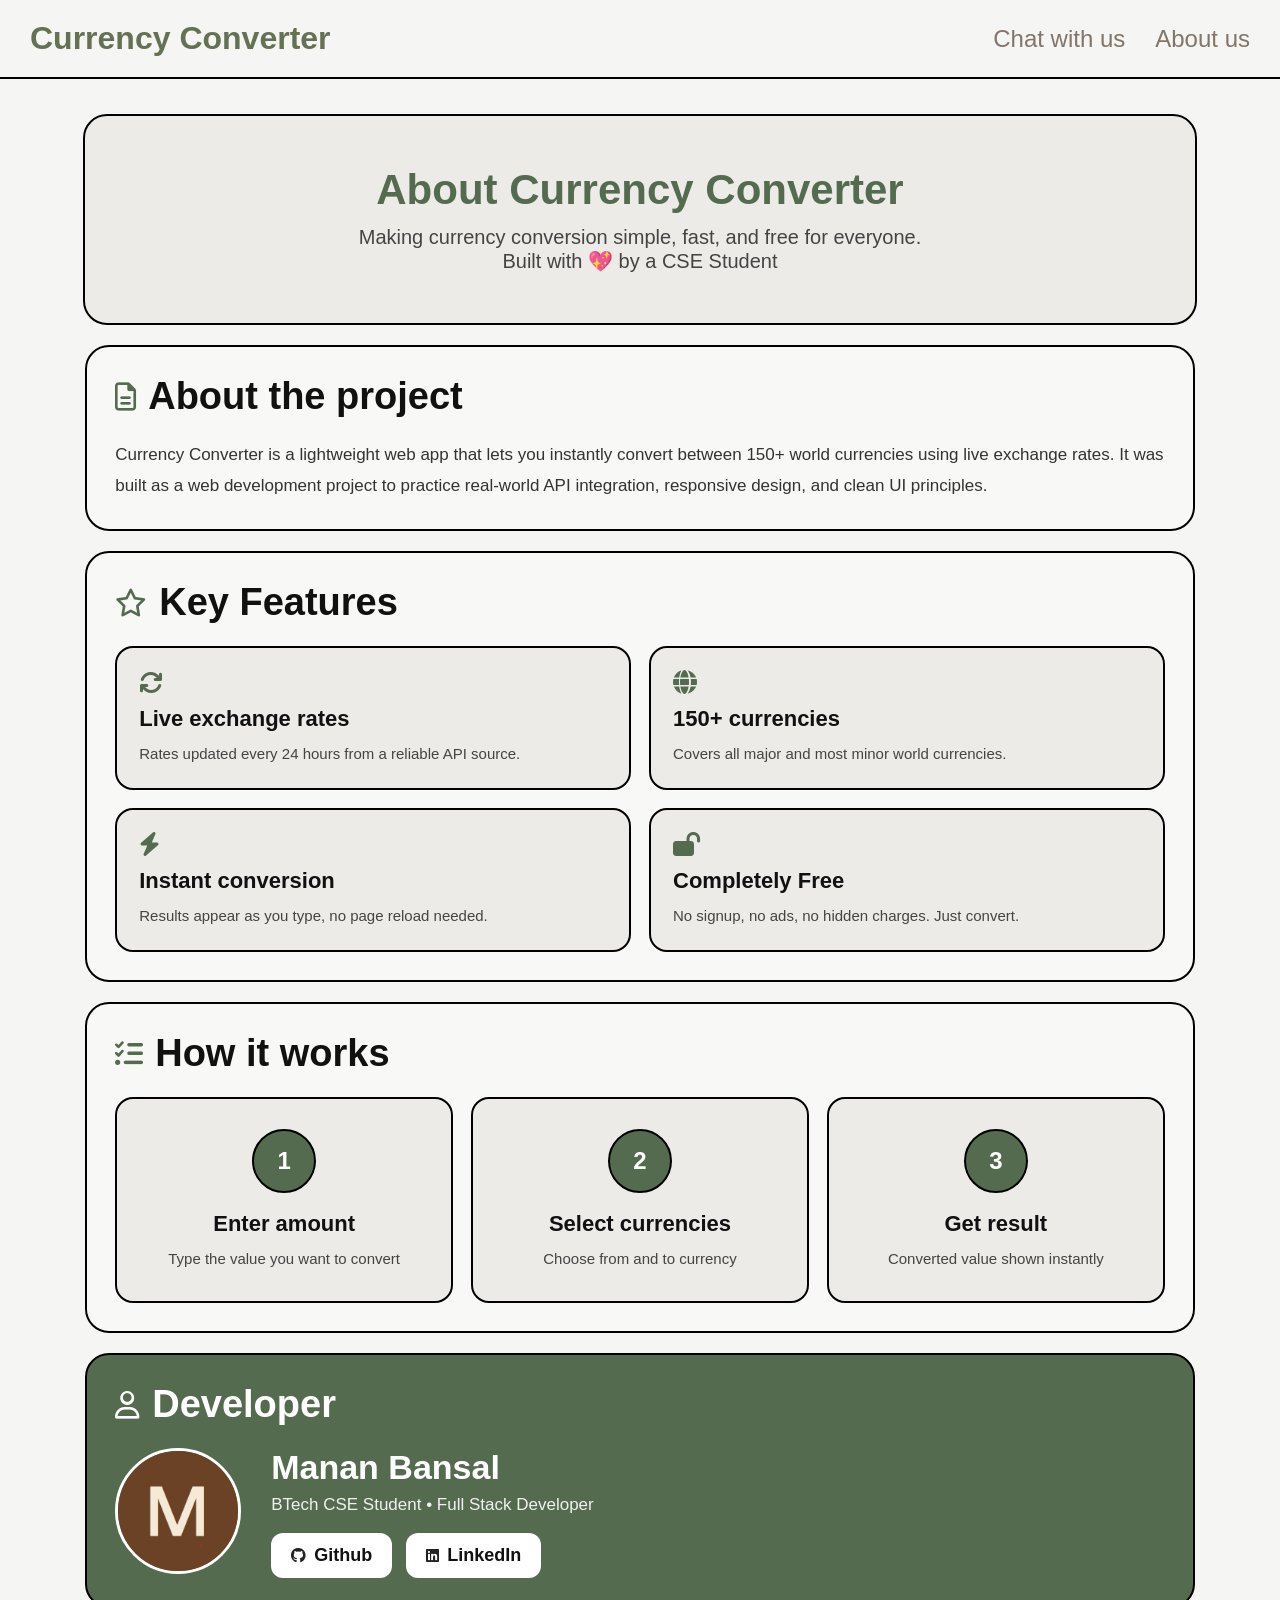
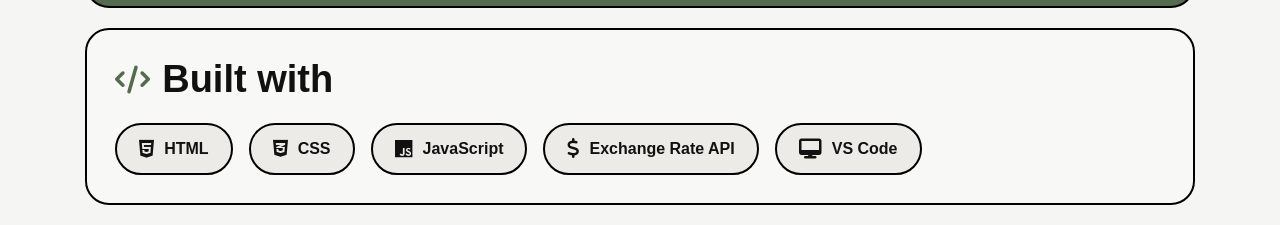
==== about.html @ cc801dd6 "Adding new project" ====
<!doctype html>
<html lang="en">
  <head>
    <meta charset="UTF-8" />
    <meta name="viewport" content="width=device-width, initial-scale=1.0" />
    <title>About us</title>

    <link
      rel="stylesheet"
      href="https://cdnjs.cloudflare.com/ajax/libs/font-awesome/6.5.1/css/all.min.css"
    />

    <link rel="stylesheet" href="style.css" />
  </head>

  <body>
    <!-- NAVBAR -->

    <header class="head">
      <a class="name" href="index.html"> Currency Converter </a>

      <nav class="features">
        <ul class="feature-list">
          <li><a href="chat.html">Chat with us</a></li>
          <li><a href="about.html">About us</a></li>
        </ul>
      </nav>
    </header>

    <!-- HERO SECTION -->

    <section class="hero-section2">
      <h1>About Currency Converter</h1>

      <p>Making currency conversion simple, fast, and free for everyone.</p>

      <p>Built with 💖 by a CSE Student</p>
    </section>

    <!-- ABOUT PROJECT -->

    <section class="about-project">
      <div class="section-heading">
        <i class="fa-regular fa-file-lines"></i>
        <h2>About the project</h2>
      </div>

      <p class="about-text">
        Currency Converter is a lightweight web app that lets you instantly convert between 150+
        world currencies using live exchange rates. It was built as a web development project to
        practice real-world API integration, responsive design, and clean UI principles.
      </p>
    </section>

    <!-- KEY FEATURES -->

    <section class="key-features">
      <div class="section-heading">
        <i class="fa-regular fa-star"></i>
        <h2>Key Features</h2>
      </div>

      <div class="features-grid">
        <div class="feature-card">
          <i class="fa-solid fa-arrows-rotate"></i>

          <p class="feature-head">Live exchange rates</p>

          <p class="feature-text">Rates updated every 24 hours from a reliable API source.</p>
        </div>

        <div class="feature-card">
          <i class="fa-solid fa-globe"></i>

          <p class="feature-head">150+ currencies</p>

          <p class="feature-text">Covers all major and most minor world currencies.</p>
        </div>

        <div class="feature-card">
          <i class="fa-solid fa-bolt"></i>

          <p class="feature-head">Instant conversion</p>

          <p class="feature-text">Results appear as you type, no page reload needed.</p>
        </div>

        <div class="feature-card">
          <i class="fa-solid fa-lock-open"></i>

          <p class="feature-head">Completely Free</p>

          <p class="feature-text">No signup, no ads, no hidden charges. Just convert.</p>
        </div>
      </div>
    </section>

    <!-- HOW IT WORKS -->

    <section class="how-it-works">
      <div class="section-heading">
        <i class="fa-solid fa-list-check"></i>
        <h2>How it works</h2>
      </div>

      <div class="work-container">
        <div class="work-card">
          <div class="step-number">1</div>

          <p class="work-head">Enter amount</p>

          <p class="work-text">Type the value you want to convert</p>
        </div>

        <div class="work-card">
          <div class="step-number">2</div>

          <p class="work-head">Select currencies</p>

          <p class="work-text">Choose from and to currency</p>
        </div>

        <div class="work-card">
          <div class="step-number">3</div>

          <p class="work-head">Get result</p>

          <p class="work-text">Converted value shown instantly</p>
        </div>
      </div>
    </section>

    <!-- DEVELOPER -->

    <section class="developer">
      <div class="section-heading developer-heading">
        <i class="fa-regular fa-user"></i>
        <h2>Developer</h2>
      </div>

      <div class="developer-content">
        <div class="developer-image">
          <img src="/images/Screenshot 2026-05-16 132054.png" alt="Developer image" />
        </div>

        <div class="developer-info">
          <h3 class="developer-name">Manan Bansal</h3>

          <p class="developer-role">BTech CSE Student • Full Stack Developer</p>

          <div class="social-buttons">
            <button class="github">
              <i class="fa-brands fa-github"></i>
              <!-- <span>GitHub</span> -->
               <a href="https://github.com/mananbansal583-git" alt="github" target="_blank">Github</a>
            </button>

            <button class="linkedin">
              <i class="fa-brands fa-linkedin"></i>

              <!-- <span>LinkedIn</span> -->
               <a href="https://www.linkedin.com/in/manan-bansal-724848381/" alt="linkedin" target="_blank">LinkedIn</a>
            </button>
          </div>
        </div>
      </div>
    </section>

    <!-- BUILT WITH -->

    <section class="built-with">
      <div class="section-heading">
        <i class="fa-solid fa-code"></i>
        <h2>Built with</h2>
      </div>

      <div class="tech-stack">
        <div class="tech-card">
          <i class="fa-brands fa-html5"></i>
          <span>HTML</span>
        </div>

        <div class="tech-card">
          <i class="fa-brands fa-css3-alt"></i>
          <span>CSS</span>
        </div>

        <div class="tech-card">
          <i class="fa-brands fa-js"></i>
          <span>JavaScript</span>
        </div>

        <div class="tech-card">
          <i class="fa-solid fa-dollar-sign"></i>
          <span>Exchange Rate API</span>
        </div>

        <div class="tech-card">
          <i class="fa-solid fa-desktop"></i>
          <span>VS Code</span>
        </div>
      </div>
    </section>
  </body>
</html>
---- style.css ----
* {
  /* background-color: #d1d5de; */
  padding: 0;
  margin: 0;
}

.name {
  text-decoration: none;
  color: #657153;
  font-family: 'Gill Sans', 'Gill Sans MT', Calibri, 'Trebuchet MS', sans-serif;
  font-size: xx-large;
  font-weight: bold;
  font-variant: initial;
  font-width: condensed;
}

a {
  text-decoration: none;
  color: #837569;
  font-size: x-large;
  font-family: 'Gill Sans', 'Gill Sans MT', Calibri, 'Trebuchet MS', sans-serif;
}

li {
  list-style-type: none;
  font-size: larger;
}
.feature-list {
  display: flex;
  align-items: center;
  justify-content: center;
  gap: 30px;
}
.head {
  display: flex;
  justify-content: space-between;
  padding: 10px;
  align-items: calc();
  border-bottom: 2px solid black;
}
.container {
  min-height: calc(100vh - 76px);
  display: flex;
  justify-content: center;
  align-items: center;
}
.hero-section {
  border: 2px solid black;
  padding: 10px;
  margin: 10px;
}
.amount {
  text-align: center;
  font-size: x-large;
  background-color: #837569;
  font-family: 'Gill Sans', 'Gill Sans MT', Calibri, 'Trebuchet MS', sans-serif;
}
.amount-input {
  width: 100%;
  height: 40px;
  box-sizing: border-box;
  font-family: 'Gill Sans', 'Gill Sans MT', Calibri, 'Trebuchet MS', sans-serif;
  font-size: large;
  text-align: center;
}
.last {
  display: flex;
  justify-content: center;
  align-items: center;
}
.convert-button {
  font-size: large;
  padding: 6px;
  font-family: 'Gill Sans', 'Gill Sans MT', Calibri, 'Trebuchet MS', sans-serif;
  background-color: #837569;
}
.exchange {
  display: flex;
  align-items: center;
  justify-content: center;
  gap: 20px;
}
.exchange-from {
  width: 80px;
  padding: 8px;
  margin: 10px;
}
.exchange-to {
  width: 80px;
  padding: 8px;
  margin: 10px;
}
/* body {
  background-image: linear-gradient(rgba(255, 255, 255, 0.6), rgba(255, 255, 255, 0.6)),url('/images/currency.jpeg');
  background-repeat: no-repeat ;
  background-attachment: fixed;
  background-size: cover;
  background-position: center;

} */
html,
body {
  margin: 0;
  padding: 0;
  width: 100%;
  min-height: 100vh;
}

.chat-main {
  display: flex;
  justify-content: center;
  align-items: center;
  flex-direction: column;
  gap: 5px;
}
.chat-head {
  font-size: xx-large;
  font-weight: bolder;
  font-family: 'Gill Sans', 'Gill Sans MT', Calibri, 'Trebuchet MS', sans-serif;
}
.chat-para {
  font-size: larger;
  font-family: 'Gill Sans', 'Gill Sans MT', Calibri, 'Trebuchet MS', sans-serif;
}
.chat-main {
  border-bottom: 2px solid black;
}
.chat-form {
  flex: 1;
  border: 2px solid black;
  padding: 30px;
  box-sizing: border-box;
}
.upper-msg {
  display: flex;
  gap: 5px;
  font-size: larger;
}
input {
  border-radius: 5px;
}
.form-head {
  font-weight: bold;
  font-family: 'Gill Sans', 'Gill Sans MT', Calibri, 'Trebuchet MS', sans-serif;
}
#subject {
  border-radius: 5px;
}
textarea {
  border-radius: 5px;
}
label {
  font-family: 'Gill Sans', 'Gill Sans MT', Calibri, 'Trebuchet MS', sans-serif;
  font-size: large;
}
option {
  font-family: 'Gill Sans', 'Gill Sans MT', Calibri, 'Trebuchet MS', sans-serif;
  font-size: large;
}
input {
  font-family: 'Gill Sans', 'Gill Sans MT', Calibri, 'Trebuchet MS', sans-serif;
  font-size: large;
}
.common-ques {
  display: flex;
  border: 2px solid black;
  align-items: right;
  justify-content: top;
  flex-direction: column;
  width: 50%;
}
/* .first-div{
  display: flex;
  gap:50px;
  padding: 30px;
  /* border-radius: 10px; 
}*/
.contact-info {
  display: flex;
  flex-direction: column;
  gap: 20px;
}
.left {
  width: 50%;
}
.bottom-section {
  display: flex;
  width: 100%;
}
.container2 {
  display: flex;
  gap: 30px;
  align-items: stretch;
  padding: 30px;
}

.send-message {
  width: 50%;
  border: 2px solid black;
  padding: 30px;
}

.right-container {
  width: 50%;

  display: flex;
  flex-direction: column;
  gap: 30px;
}

.common-questions,
.bottom-section {
  border: 2px solid black;
  padding: 30px;
  box-sizing: border-box;
}
.form input,
.form select,
.form textarea {
  width: 95%;
  padding: 12px;

  margin-top: 8px;
  margin-bottom: 18px;

  border: 1px solid #ccc;
  border-radius: 8px;

  box-sizing: border-box;

  font-size: 15px;
}
.upper-msg,
.upper-text,
.contact-text,
.mail,
.time-taken,
.insta {
  display: flex;
  align-items: center;
  gap: 15px;
}
.upper-msg,
.upper-text,
.contact-text {
  margin-bottom: 20px;
}
.chat-form,
.common-ques,
.bottom-section {
  border-radius: 16px;
  background-color: white;

  box-shadow: 0 4px 12px rgba(0, 0, 0, 0.08);
}
.chat-form:hover,
.common-ques:hover,
.bottom-section:hover {
  transform: translateY(-3px);
  transition: 0.3s;
}
@media (max-width: 768px) {
  .container2 {
    flex-direction: column;
  }

  .chat-form,
  .right-container {
    width: 100%;
  }
}
.common-ques,
.bottom-section {
  width: 100%;
}
.right-container {
  flex: 1;
}
.bottom-section {
  display: flex;
  align-items: center;
}
.head {
  display: flex;
  justify-content: space-between;
  align-items: center;

  padding: 20px 30px;
}
.form-head,
.ques-upper-text {
  font-size: 24px;
  font-weight: 700;
}

.ques-upper-text {
  font-family: 'Gill Sans', 'Gill Sans MT', Calibri, 'Trebuchet MS', sans-serif;
}
.common-ques {
  padding: 25px;
  width: auto;
}
details {
  font-family: 'Gill Sans', 'Gill Sans MT', Calibri, 'Trebuchet MS', sans-serif;
  font-size: larger;
}
.contact-text {
  font-family: 'Gill Sans', 'Gill Sans MT', Calibri, 'Trebuchet MS', sans-serif;
  font-size: x-large;
  font-weight: bold;
}
.mail1 {
  font-family: 'Gill Sans', 'Gill Sans MT', Calibri, 'Trebuchet MS', sans-serif;
  font-size: x-large;
  color: black;
}
.time-text {
  font-family: 'Gill Sans', 'Gill Sans MT', Calibri, 'Trebuchet MS', sans-serif;
  font-size: x-large;
}
.insta-text {
  font-family: 'Gill Sans', 'Gill Sans MT', Calibri, 'Trebuchet MS', sans-serif;
  font-size: x-large;
  color: black;
}

.footer-text {
  font-family: 'Gill Sans', 'Gill Sans MT', Calibri, 'Trebuchet MS', sans-serif;
  text-align: center;
  font-size: large;
  border-top: 2px solid black;
  border-bottom: 2px solid black;
  padding: 10px;
}

body {
  margin: 0;
  background: #f5f5f3;
  color: #111;
  font-family: 'Gill Sans', 'Gill Sans MT', Calibri, 'Trebuchet MS', sans-serif;
}
.hero-section2 {
  width: 82%;
  margin: 35px auto 20px;
  background: #ecebe7;
  border: 2px solid black;
  border-radius: 24px;
  padding: 50px 30px;
  text-align: center;
}

.hero-section2 h1 {
  margin-bottom: 12px;
  font-size: 42px;
  color: #556b4f;
}

.hero-section2 p {
  font-size: 20px;
  color: #444;
}
.about-project,
.key-features,
.how-it-works,
.developer,
.built-with {
  width: 82%;
  margin: 20px auto;
  background: #f8f8f6;
  border: 2px solid black;
  border-radius: 24px;
  padding: 28px;
}
.section-heading {
  display: flex;
  align-items: center;
  gap: 12px;
  margin-bottom: 22px;
}

.section-heading i {
  font-size: 28px;
  color: #556b4f;
}

.section-heading h2 {
  margin: 0;
  font-size: 38px;
}
.about-text {
  font-size: 17px;
  line-height: 1.8;
  color: #333;
}
.features-grid {
  display: grid;
  grid-template-columns: 1fr 1fr;
  gap: 18px;
}

.feature-card {
  background: #ecebe7;
  border: 2px solid black;
  border-radius: 18px;
  padding: 22px;
  transition: 0.3s;
}

.feature-card:hover {
  transform: translateY(-4px);
}

.feature-card i {
  font-size: 24px;
  color: #556b4f;
  margin-bottom: 12px;
}

.feature-head {
  font-size: 22px;
  font-weight: 600;
  margin-bottom: 10px;
}

.feature-text {
  font-size: 15px;
  color: #444;
  line-height: 1.6;
}
.work-container {
  display: grid;
  grid-template-columns: 1fr 1fr 1fr;
  gap: 18px;
}

.work-card {
  background: #ecebe7;
  border: 2px solid black;
  border-radius: 18px;
  padding: 30px 20px;
  text-align: center;
}

.step-number {
  width: 60px;
  height: 60px;
  margin: auto;
  margin-bottom: 18px;
  border-radius: 50%;
  background: #556b4f;
  border: 2px solid black;
  color: white;
  display: flex;
  align-items: center;
  justify-content: center;
  font-size: 24px;
  font-weight: 600;
}

.work-head {
  font-size: 22px;
  font-weight: 600;
  margin-bottom: 10px;
}

.work-text {
  font-size: 15px;
  color: #444;
  line-height: 1.6;
}

.developer {
  background: #556b4f;
  color: white;
}

.developer-heading i {
  color: white;
}

.developer-content {
  display: flex;
  align-items: center;
  gap: 30px;
}

.developer-image img {
  width: 120px;
  height: 120px;
  object-fit: cover;
  border-radius: 50%;
  border: 3px solid white;
}

.developer-name {
  font-size: 34px;
  margin-bottom: 8px;
}

.developer-role {
  font-size: 17px;
  margin-bottom: 18px;
  color: #f0f0f0;
}

.social-buttons {
  display: flex;
  gap: 14px;
}

.github,
.linkedin {
  border: none;
  padding: 12px 20px;
  border-radius: 12px;
  background: white;
  color: #222;
  font-size: 15px;
  font-weight: 600;
  cursor: pointer;
  display: flex;
  align-items: center;
  gap: 8px;
  transition: 0.3s;
}

.github:hover,
.linkedin:hover {
  transform: translateY(-3px);
}

.tech-stack {
  display: flex;
  flex-wrap: wrap;
  gap: 16px;
}

.tech-card {
  display: flex;
  align-items: center;
  gap: 10px;
  background: #ecebe7;
  border: 2px solid black;
  border-radius: 40px;
  padding: 14px 22px;
  font-size: 16px;
  font-weight: 600;
  transition: 0.3s;
}

.tech-card:hover {
  background: #556b4f;
  color: white;
}

.tech-card i {
  font-size: 20px;
}

/* GPT MADE */
@media (max-width: 768px) {
  .head {
    flex-direction: column;
    gap: 18px;
    padding: 20px;
  }

  .hero-section2,
  .about-project,
  .key-features,
  .how-it-works,
  .developer,
  .built-with {
    width: 90%;
  }

  .features-grid,
  .work-container {
    grid-template-columns: 1fr;
  }

  .developer-content {
    flex-direction: column;
    text-align: center;
  }

  .social-buttons {
    justify-content: center;
    flex-wrap: wrap;
  }

  .section-heading h2 {
    font-size: 30px;
  }

  .hero-section2 h1 {
    font-size: 34px;
  }
}
.github a,.linkedin a{
  font-family: 'Gill Sans', 'Gill Sans MT', Calibri, 'Trebuchet MS', sans-serif;
  font-weight: 600;
  font-size: large;
  color:#111
}
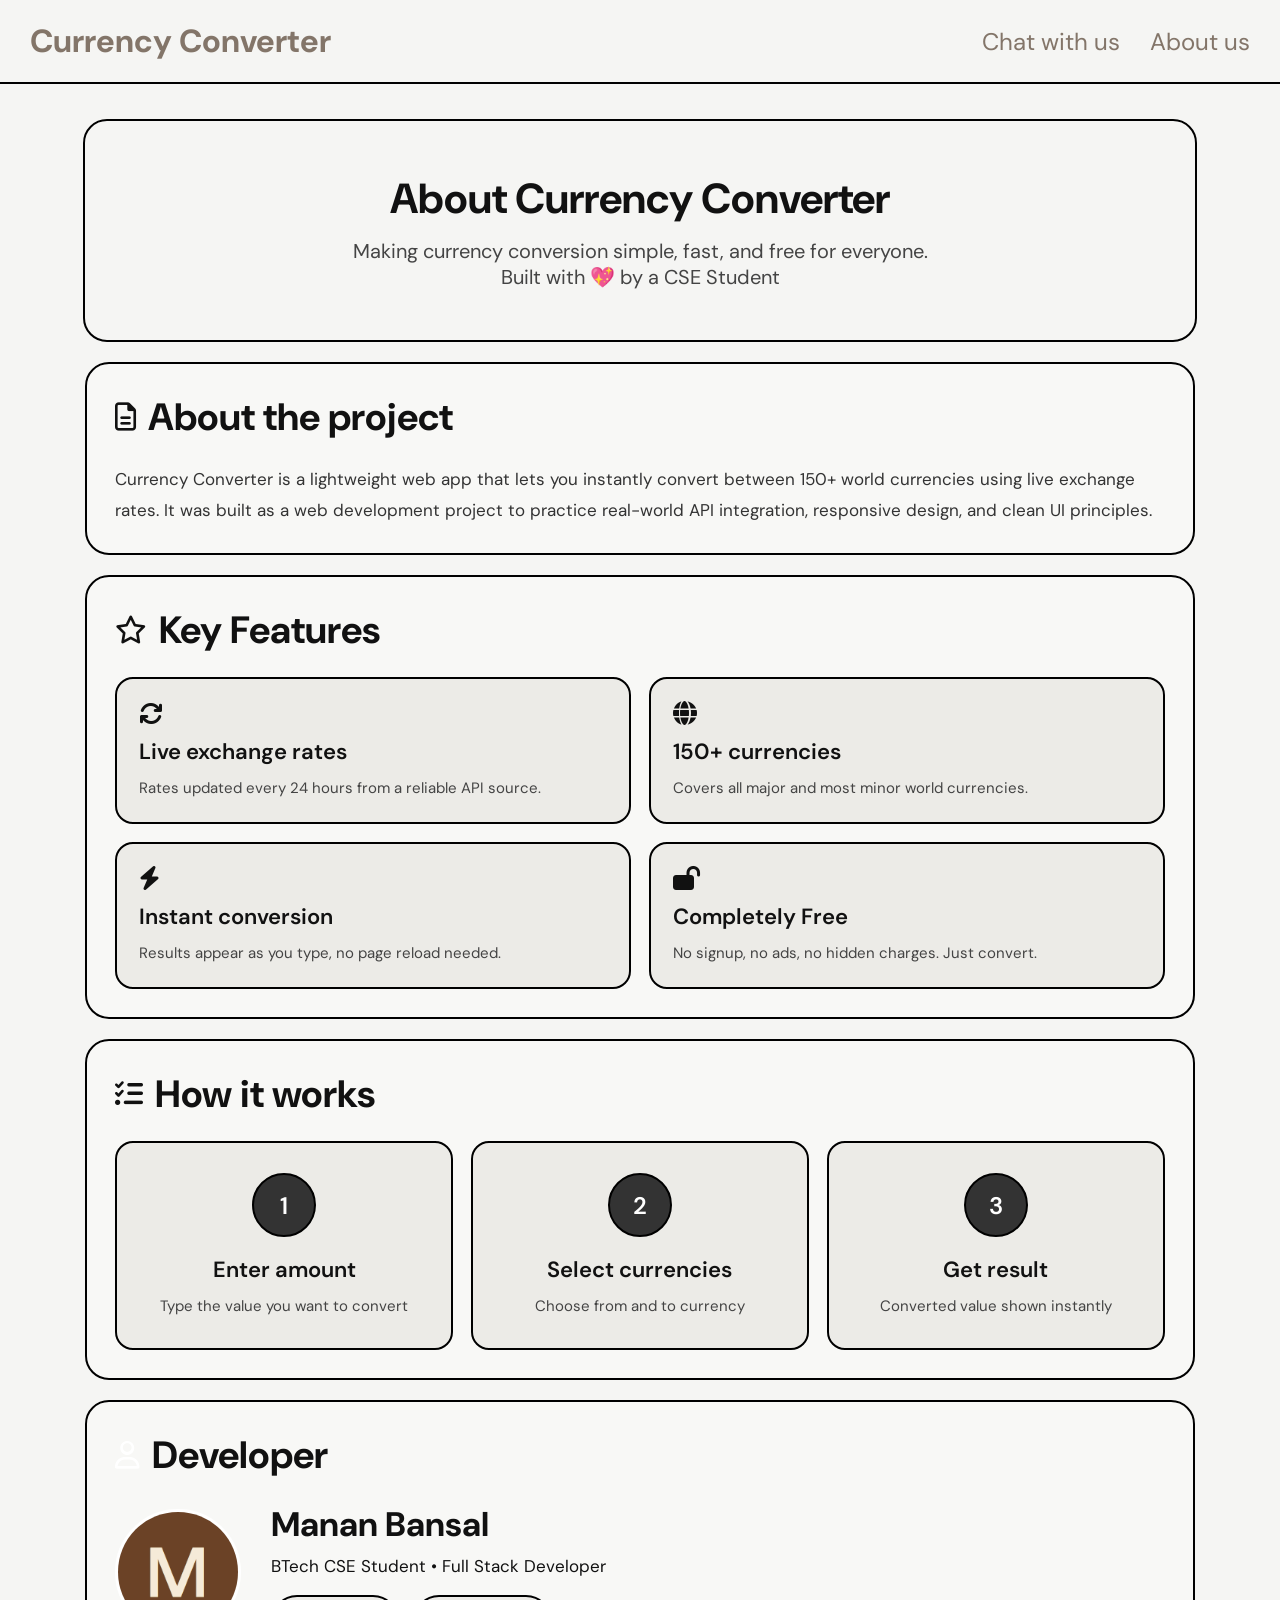
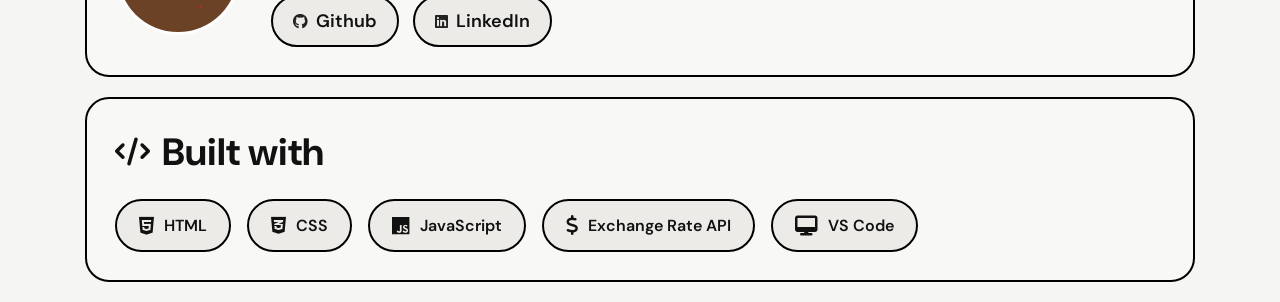
==== commit 9e243963: "Formatted the code using prettier" ====
--- a/about.html
+++ b/about.html
@@ -14,8 +14,6 @@
   </head>
 
   <body>
-    <!-- NAVBAR -->
-
     <header class="head">
       <a class="name" href="index.html"> Currency Converter </a>
 
@@ -27,8 +25,6 @@
       </nav>
     </header>
 
-    <!-- HERO SECTION -->
-
     <section class="hero-section2">
       <h1>About Currency Converter</h1>
 
@@ -36,8 +32,6 @@
 
       <p>Built with 💖 by a CSE Student</p>
     </section>
-
-    <!-- ABOUT PROJECT -->
 
     <section class="about-project">
       <div class="section-heading">
@@ -51,8 +45,6 @@
         practice real-world API integration, responsive design, and clean UI principles.
       </p>
     </section>
-
-    <!-- KEY FEATURES -->
 
     <section class="key-features">
       <div class="section-heading">
@@ -95,8 +87,6 @@
       </div>
     </section>
 
-    <!-- HOW IT WORKS -->
-
     <section class="how-it-works">
       <div class="section-heading">
         <i class="fa-solid fa-list-check"></i>
@@ -130,8 +120,6 @@
       </div>
     </section>
 
-    <!-- DEVELOPER -->
-
     <section class="developer">
       <div class="section-heading developer-heading">
         <i class="fa-regular fa-user"></i>
@@ -151,22 +139,25 @@
           <div class="social-buttons">
             <button class="github">
               <i class="fa-brands fa-github"></i>
-              <!-- <span>GitHub</span> -->
-               <a href="https://github.com/mananbansal583-git" alt="github" target="_blank">Github</a>
+              <a href="https://github.com/mananbansal583-git" alt="github" target="_blank"
+                >Github</a
+              >
             </button>
 
             <button class="linkedin">
               <i class="fa-brands fa-linkedin"></i>
 
-              <!-- <span>LinkedIn</span> -->
-               <a href="https://www.linkedin.com/in/manan-bansal-724848381/" alt="linkedin" target="_blank">LinkedIn</a>
+              <a
+                href="https://www.linkedin.com/in/manan-bansal-724848381/"
+                alt="linkedin"
+                target="_blank"
+                >LinkedIn</a
+              >
             </button>
           </div>
         </div>
       </div>
     </section>
-
-    <!-- BUILT WITH -->
 
     <section class="built-with">
       <div class="section-heading">
--- a/style.css
+++ b/style.css
@@ -1,13 +1,13 @@
+@import url('https://fonts.googleapis.com/css2?family=DM+Sans:ital,opsz,wght@0,9..40,100..1000;1,9..40,100..1000&display=swap');
+
 * {
-  /* background-color: #d1d5de; */
+  font-family: 'DM Sans', sans-serif;
   padding: 0;
   margin: 0;
 }
 
 .name {
   text-decoration: none;
-  color: #657153;
-  font-family: 'Gill Sans', 'Gill Sans MT', Calibri, 'Trebuchet MS', sans-serif;
   font-size: xx-large;
   font-weight: bold;
   font-variant: initial;
@@ -18,86 +18,85 @@
   text-decoration: none;
   color: #837569;
   font-size: x-large;
-  font-family: 'Gill Sans', 'Gill Sans MT', Calibri, 'Trebuchet MS', sans-serif;
 }
 
 li {
   list-style-type: none;
   font-size: larger;
 }
+
 .feature-list {
   display: flex;
   align-items: center;
   justify-content: center;
   gap: 30px;
 }
+
 .head {
   display: flex;
   justify-content: space-between;
   padding: 10px;
-  align-items: calc();
   border-bottom: 2px solid black;
 }
+
 .container {
   min-height: calc(100vh - 76px);
   display: flex;
   justify-content: center;
   align-items: center;
 }
+
 .hero-section {
   border: 2px solid black;
   padding: 10px;
   margin: 10px;
 }
+
 .amount {
   text-align: center;
   font-size: x-large;
   background-color: #837569;
-  font-family: 'Gill Sans', 'Gill Sans MT', Calibri, 'Trebuchet MS', sans-serif;
-}
+}
+
 .amount-input {
   width: 100%;
   height: 40px;
   box-sizing: border-box;
-  font-family: 'Gill Sans', 'Gill Sans MT', Calibri, 'Trebuchet MS', sans-serif;
   font-size: large;
   text-align: center;
 }
+
 .last {
   display: flex;
   justify-content: center;
   align-items: center;
 }
+
 .convert-button {
   font-size: large;
   padding: 6px;
-  font-family: 'Gill Sans', 'Gill Sans MT', Calibri, 'Trebuchet MS', sans-serif;
   background-color: #837569;
 }
+
 .exchange {
   display: flex;
   align-items: center;
   justify-content: center;
   gap: 20px;
 }
+
 .exchange-from {
   width: 80px;
   padding: 8px;
   margin: 10px;
 }
+
 .exchange-to {
   width: 80px;
   padding: 8px;
   margin: 10px;
 }
-/* body {
-  background-image: linear-gradient(rgba(255, 255, 255, 0.6), rgba(255, 255, 255, 0.6)),url('/images/currency.jpeg');
-  background-repeat: no-repeat ;
-  background-attachment: fixed;
-  background-size: cover;
-  background-position: center;
-
-} */
+
 html,
 body {
   margin: 0;
@@ -113,54 +112,61 @@
   flex-direction: column;
   gap: 5px;
 }
+
 .chat-head {
   font-size: xx-large;
   font-weight: bolder;
-  font-family: 'Gill Sans', 'Gill Sans MT', Calibri, 'Trebuchet MS', sans-serif;
-}
+}
+
 .chat-para {
   font-size: larger;
-  font-family: 'Gill Sans', 'Gill Sans MT', Calibri, 'Trebuchet MS', sans-serif;
-}
+}
+
 .chat-main {
   border-bottom: 2px solid black;
 }
+
 .chat-form {
   flex: 1;
   border: 2px solid black;
   padding: 30px;
   box-sizing: border-box;
 }
+
 .upper-msg {
   display: flex;
   gap: 5px;
   font-size: larger;
 }
+
 input {
   border-radius: 5px;
 }
+
 .form-head {
   font-weight: bold;
-  font-family: 'Gill Sans', 'Gill Sans MT', Calibri, 'Trebuchet MS', sans-serif;
-}
+}
+
 #subject {
   border-radius: 5px;
 }
+
 textarea {
   border-radius: 5px;
 }
+
 label {
-  font-family: 'Gill Sans', 'Gill Sans MT', Calibri, 'Trebuchet MS', sans-serif;
   font-size: large;
 }
+
 option {
-  font-family: 'Gill Sans', 'Gill Sans MT', Calibri, 'Trebuchet MS', sans-serif;
   font-size: large;
 }
+
 input {
-  font-family: 'Gill Sans', 'Gill Sans MT', Calibri, 'Trebuchet MS', sans-serif;
   font-size: large;
 }
+
 .common-ques {
   display: flex;
   border: 2px solid black;
@@ -169,24 +175,22 @@
   flex-direction: column;
   width: 50%;
 }
-/* .first-div{
-  display: flex;
-  gap:50px;
-  padding: 30px;
-  /* border-radius: 10px; 
-}*/
+
 .contact-info {
   display: flex;
   flex-direction: column;
   gap: 20px;
 }
+
 .left {
   width: 50%;
 }
+
 .bottom-section {
   display: flex;
   width: 100%;
 }
+
 .container2 {
   display: flex;
   gap: 30px;
@@ -214,6 +218,7 @@
   padding: 30px;
   box-sizing: border-box;
 }
+
 .form input,
 .form select,
 .form textarea {
@@ -230,6 +235,7 @@
 
   font-size: 15px;
 }
+
 .upper-msg,
 .upper-text,
 .contact-text,
@@ -240,25 +246,28 @@
   align-items: center;
   gap: 15px;
 }
+
 .upper-msg,
 .upper-text,
 .contact-text {
   margin-bottom: 20px;
 }
+
 .chat-form,
 .common-ques,
 .bottom-section {
   border-radius: 16px;
-  background-color: white;
-
+  background: #f5f5f3;
   box-shadow: 0 4px 12px rgba(0, 0, 0, 0.08);
 }
+
 .chat-form:hover,
 .common-ques:hover,
 .bottom-section:hover {
   transform: translateY(-3px);
   transition: 0.3s;
 }
+
 @media (max-width: 768px) {
   .container2 {
     flex-direction: column;
@@ -269,17 +278,21 @@
     width: 100%;
   }
 }
+
 .common-ques,
 .bottom-section {
   width: 100%;
 }
+
 .right-container {
   flex: 1;
 }
+
 .bottom-section {
   display: flex;
   align-items: center;
 }
+
 .head {
   display: flex;
   justify-content: space-between;
@@ -287,45 +300,42 @@
 
   padding: 20px 30px;
 }
+
 .form-head,
 .ques-upper-text {
   font-size: 24px;
   font-weight: 700;
 }
 
-.ques-upper-text {
-  font-family: 'Gill Sans', 'Gill Sans MT', Calibri, 'Trebuchet MS', sans-serif;
-}
 .common-ques {
   padding: 25px;
   width: auto;
 }
+
 details {
-  font-family: 'Gill Sans', 'Gill Sans MT', Calibri, 'Trebuchet MS', sans-serif;
   font-size: larger;
 }
+
 .contact-text {
-  font-family: 'Gill Sans', 'Gill Sans MT', Calibri, 'Trebuchet MS', sans-serif;
   font-size: x-large;
   font-weight: bold;
 }
+
 .mail1 {
-  font-family: 'Gill Sans', 'Gill Sans MT', Calibri, 'Trebuchet MS', sans-serif;
   font-size: x-large;
   color: black;
 }
+
 .time-text {
-  font-family: 'Gill Sans', 'Gill Sans MT', Calibri, 'Trebuchet MS', sans-serif;
-  font-size: x-large;
-}
+  font-size: x-large;
+}
+
 .insta-text {
-  font-family: 'Gill Sans', 'Gill Sans MT', Calibri, 'Trebuchet MS', sans-serif;
   font-size: x-large;
   color: black;
 }
 
 .footer-text {
-  font-family: 'Gill Sans', 'Gill Sans MT', Calibri, 'Trebuchet MS', sans-serif;
   text-align: center;
   font-size: large;
   border-top: 2px solid black;
@@ -337,12 +347,11 @@
   margin: 0;
   background: #f5f5f3;
   color: #111;
-  font-family: 'Gill Sans', 'Gill Sans MT', Calibri, 'Trebuchet MS', sans-serif;
-}
+}
+
 .hero-section2 {
   width: 82%;
   margin: 35px auto 20px;
-  background: #ecebe7;
   border: 2px solid black;
   border-radius: 24px;
   padding: 50px 30px;
@@ -352,13 +361,13 @@
 .hero-section2 h1 {
   margin-bottom: 12px;
   font-size: 42px;
-  color: #556b4f;
 }
 
 .hero-section2 p {
   font-size: 20px;
   color: #444;
 }
+
 .about-project,
 .key-features,
 .how-it-works,
@@ -371,6 +380,7 @@
   border-radius: 24px;
   padding: 28px;
 }
+
 .section-heading {
   display: flex;
   align-items: center;
@@ -380,18 +390,19 @@
 
 .section-heading i {
   font-size: 28px;
-  color: #556b4f;
 }
 
 .section-heading h2 {
   margin: 0;
   font-size: 38px;
 }
+
 .about-text {
   font-size: 17px;
   line-height: 1.8;
   color: #333;
 }
+
 .features-grid {
   display: grid;
   grid-template-columns: 1fr 1fr;
@@ -412,7 +423,6 @@
 
 .feature-card i {
   font-size: 24px;
-  color: #556b4f;
   margin-bottom: 12px;
 }
 
@@ -427,6 +437,7 @@
   color: #444;
   line-height: 1.6;
 }
+
 .work-container {
   display: grid;
   grid-template-columns: 1fr 1fr 1fr;
@@ -447,7 +458,7 @@
   margin: auto;
   margin-bottom: 18px;
   border-radius: 50%;
-  background: #556b4f;
+  background: #333;
   border: 2px solid black;
   color: white;
   display: flex;
@@ -467,11 +478,6 @@
   font-size: 15px;
   color: #444;
   line-height: 1.6;
-}
-
-.developer {
-  background: #556b4f;
-  color: white;
 }
 
 .developer-heading i {
@@ -500,7 +506,6 @@
 .developer-role {
   font-size: 17px;
   margin-bottom: 18px;
-  color: #f0f0f0;
 }
 
 .social-buttons {
@@ -513,7 +518,9 @@
   border: none;
   padding: 12px 20px;
   border-radius: 12px;
-  background: white;
+  background: #ecebe7;
+  border: 2px solid black;
+  border-radius: 40px;
   color: #222;
   font-size: 15px;
   font-weight: 600;
@@ -557,7 +564,6 @@
   font-size: 20px;
 }
 
-/* GPT MADE */
 @media (max-width: 768px) {
   .head {
     flex-direction: column;
@@ -597,9 +603,104 @@
     font-size: 34px;
   }
 }
-.github a,.linkedin a{
-  font-family: 'Gill Sans', 'Gill Sans MT', Calibri, 'Trebuchet MS', sans-serif;
+
+.github a,
+.linkedin a {
   font-weight: 600;
   font-size: large;
-  color:#111
-}+  color: #111;
+}
+
+.hero-section {
+  border: 2px solid black;
+  padding: 40px 50px;
+  margin: 10px;
+  width: 450px;
+  max-width: 90%;
+  background-color: white;
+  border-radius: 16px;
+  box-shadow: 0 4px 12px rgba(0, 0, 0, 0.08);
+}
+
+.amount {
+  text-align: center;
+  font-size: xx-large;
+  background-color: #837569;
+  color: white;
+  padding: 10px;
+  border-radius: 8px;
+}
+
+.amount-input {
+  width: 100%;
+  height: 55px;
+  box-sizing: border-box;
+  font-size: x-large;
+  text-align: center;
+  border-radius: 8px;
+  border: 1px solid #ccc;
+}
+
+.exchange-from,
+.exchange-to {
+  width: 120px;
+  padding: 12px;
+  height: 50px;
+  margin: 10px;
+  font-size: large;
+  border-radius: 8px;
+}
+
+#exchange-country {
+  font-size: x-large;
+  cursor: pointer;
+}
+
+.convert-button {
+  font-size: x-large;
+  padding: 12px 24px;
+  background-color: #837569;
+  color: white;
+  border: none;
+  border-radius: 8px;
+  cursor: pointer;
+  transition: 0.3s;
+}
+
+.convert-button:hover {
+  background-color: #657153;
+  transform: translateY(-2px);
+}
+
+.from,
+.to {
+  display: flex;
+  align-items: center;
+  border: 1px solid #999;
+  border-radius: 10px;
+  padding: 10px;
+  width: fit-content;
+  background: white;
+  width: 190px;
+}
+
+.from img,
+.to img {
+  object-fit: cover;
+}
+
+.from select,
+.to select {
+  border: none;
+  outline: none;
+  background: transparent;
+}
+
+.msg {
+  font-size: larger;
+}
+
+.exchange-from,
+.exchange-to {
+  font-size: x-large;
+}
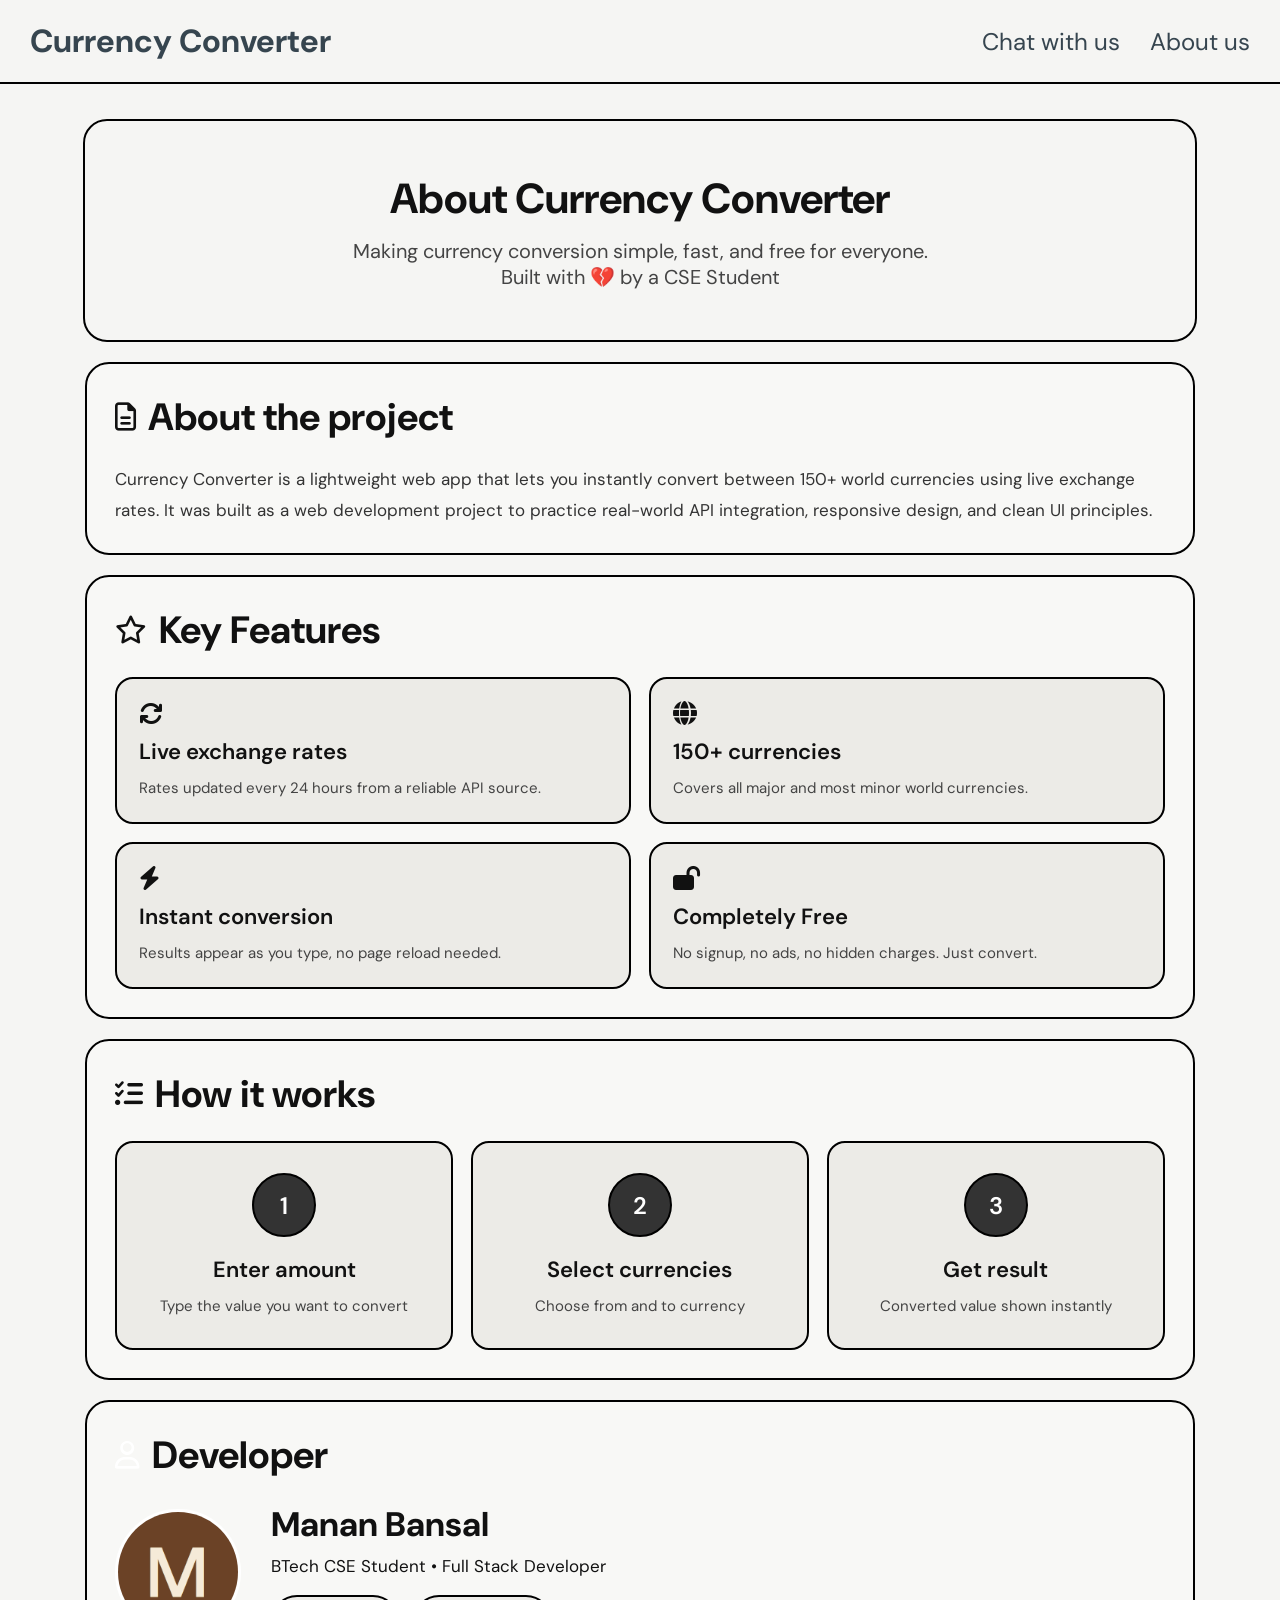
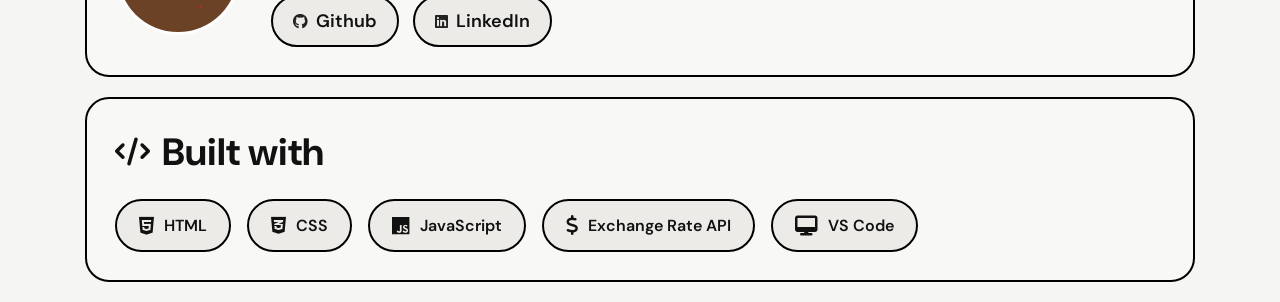
==== commit ed21e27c: "Done some cosmetic changes to the project" ====
--- a/about.html
+++ b/about.html
@@ -30,7 +30,7 @@
 
       <p>Making currency conversion simple, fast, and free for everyone.</p>
 
-      <p>Built with 💖 by a CSE Student</p>
+      <p>Built with 💔 by a CSE Student</p>
     </section>
 
     <section class="about-project">
@@ -139,7 +139,7 @@
           <div class="social-buttons">
             <button class="github">
               <i class="fa-brands fa-github"></i>
-              <a href="https://github.com/mananbansal583-git" alt="github" target="_blank"
+              <a href="https://github.com/mananbdev" alt="github" target="_blank"
                 >Github</a
               >
             </button>
--- a/style.css
+++ b/style.css
@@ -16,7 +16,7 @@
 
 a {
   text-decoration: none;
-  color: #837569;
+  color: #36454F;
   font-size: x-large;
 }
 
@@ -223,7 +223,7 @@
 .form select,
 .form textarea {
   width: 95%;
-  padding: 12px;
+  padding: 12px 16px;
 
   margin-top: 8px;
   margin-bottom: 18px;
@@ -625,7 +625,7 @@
 .amount {
   text-align: center;
   font-size: xx-large;
-  background-color: #837569;
+  background-color:#36454F;
   color: white;
   padding: 10px;
   border-radius: 8px;
@@ -659,7 +659,7 @@
 .convert-button {
   font-size: x-large;
   padding: 12px 24px;
-  background-color: #837569;
+  background-color: #36454F;
   color: white;
   border: none;
   border-radius: 8px;
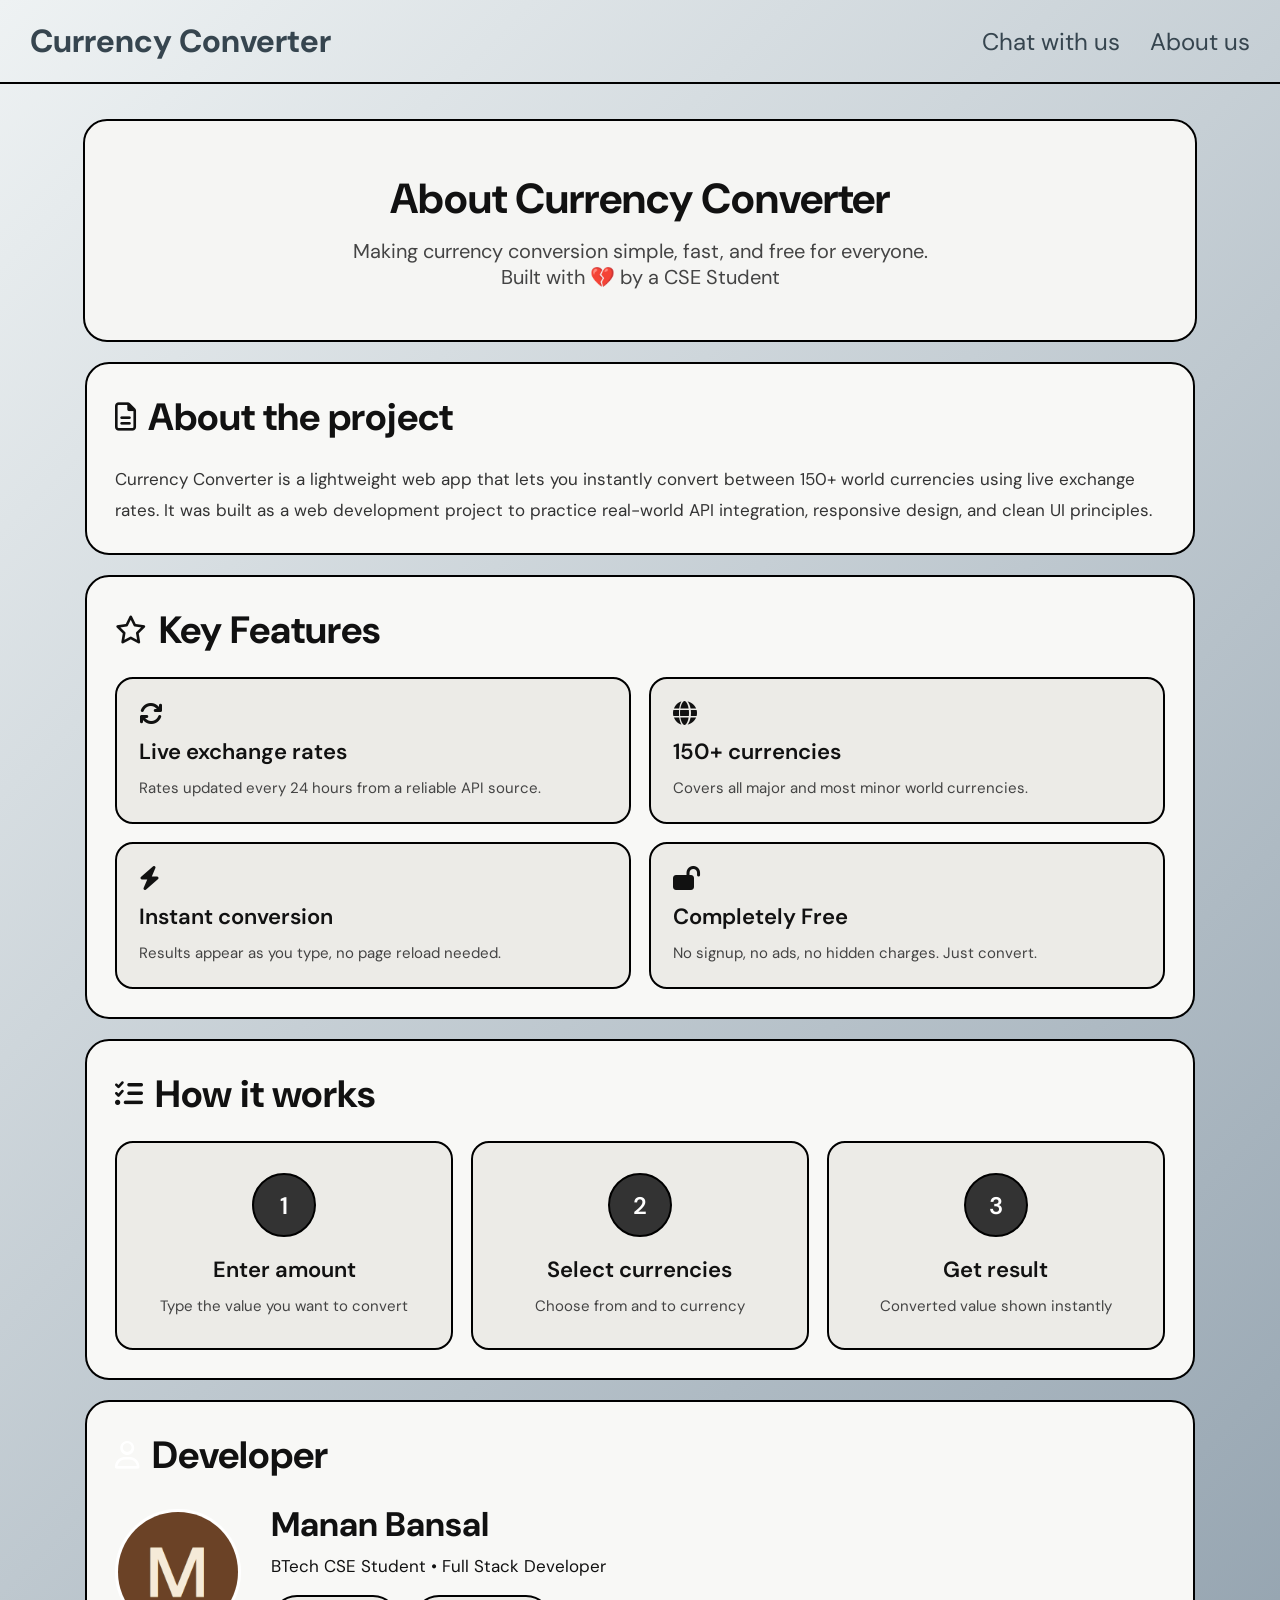
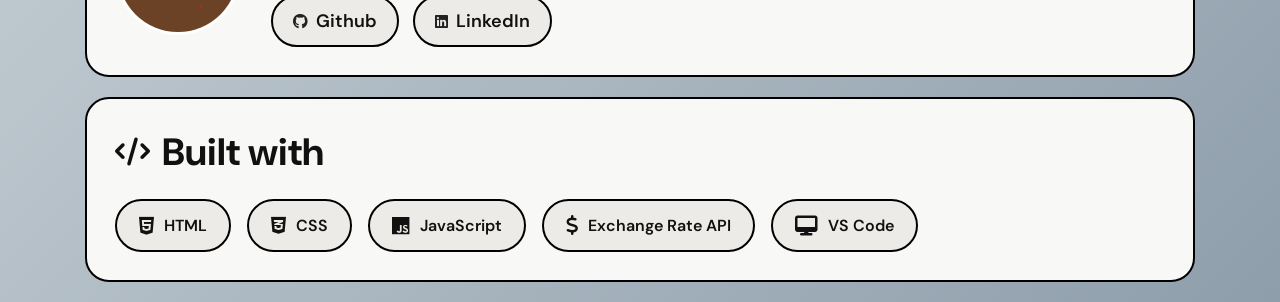
==== commit bad17919: "Update about.html" ====
--- a/about.html
+++ b/about.html
@@ -128,7 +128,7 @@
 
       <div class="developer-content">
         <div class="developer-image">
-          <img src="/images/Screenshot 2026-05-16 132054.png" alt="Developer image" />
+          <img src="images/Screenshot 2026-05-16 132054.png" alt="Developer image" />
         </div>
 
         <div class="developer-info">
--- a/style.css
+++ b/style.css
@@ -356,6 +356,7 @@
   border-radius: 24px;
   padding: 50px 30px;
   text-align: center;
+  background:#f5f5f3;
 }
 
 .hero-section2 h1 {
@@ -704,3 +705,7 @@
 .exchange-to {
   font-size: x-large;
 }
+
+body {
+  background: linear-gradient(135deg, #eef2f3 0%, #8e9eab 100%);
+}
